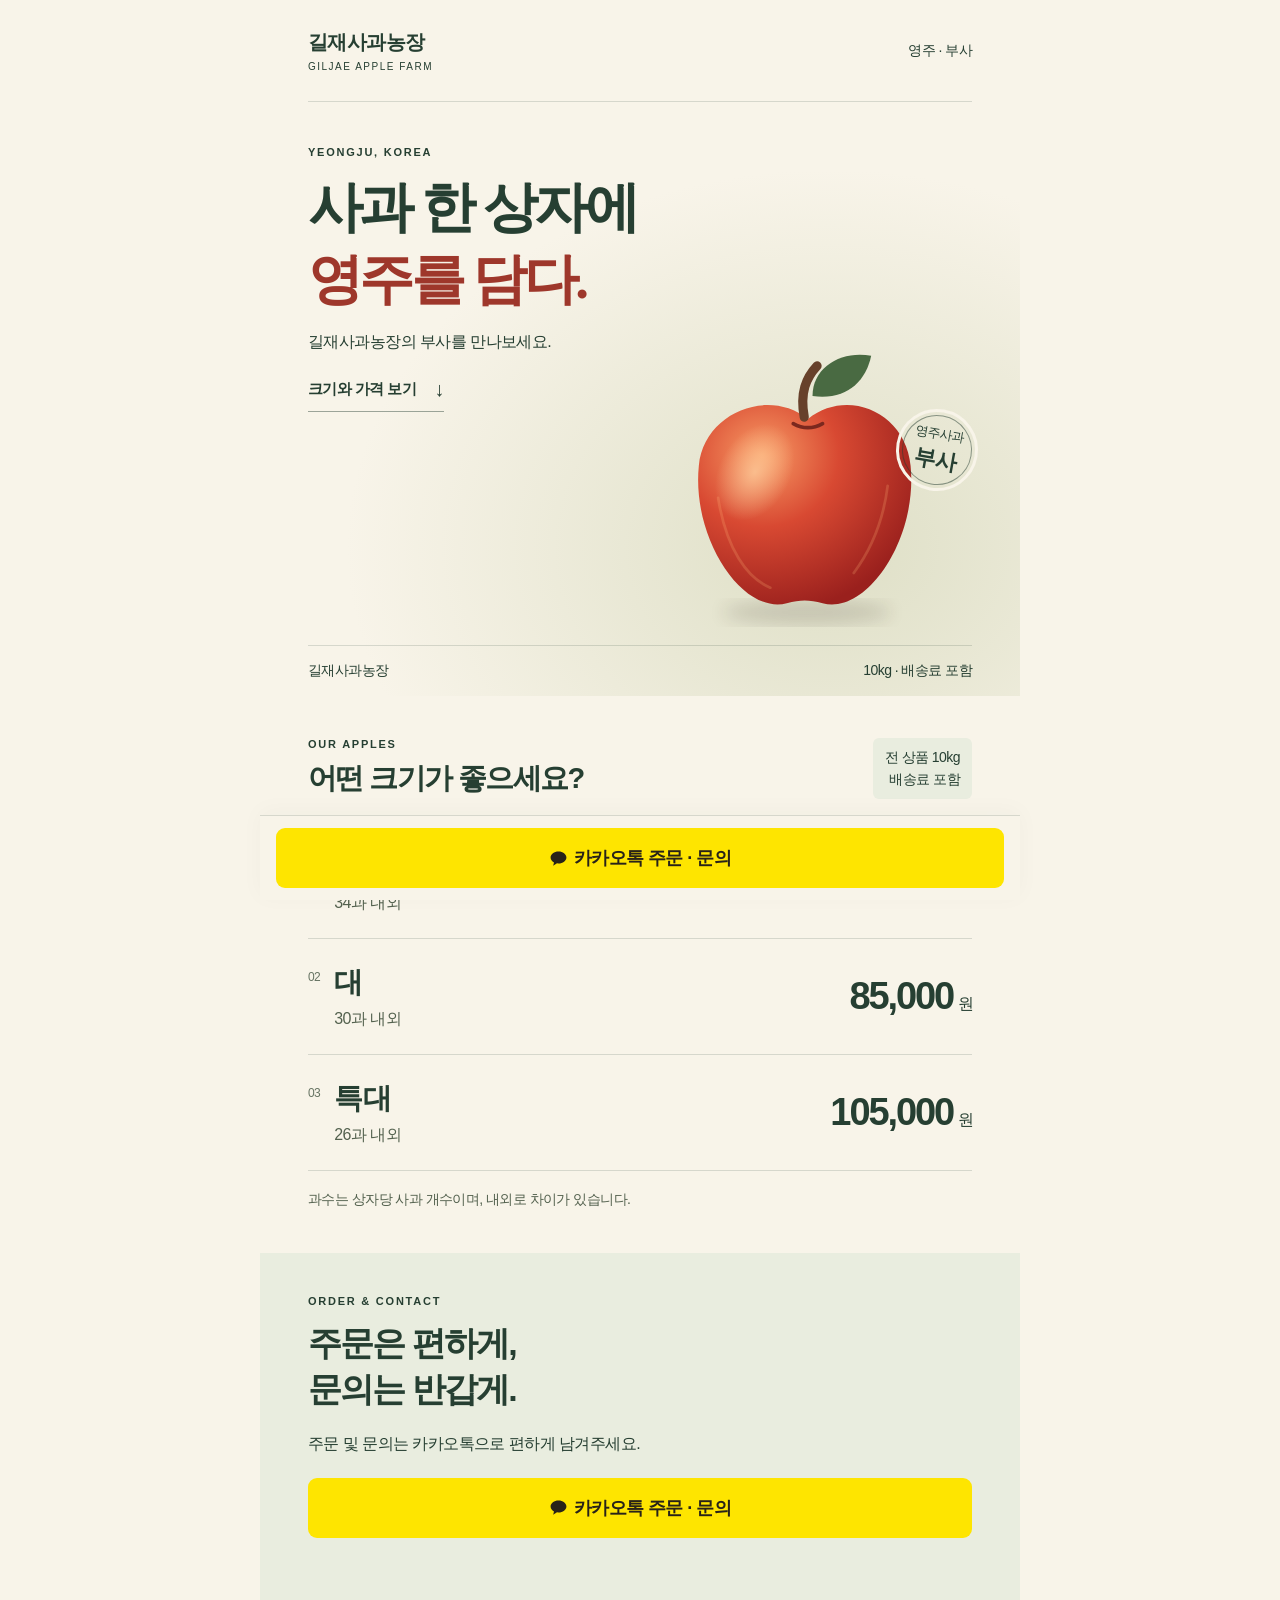
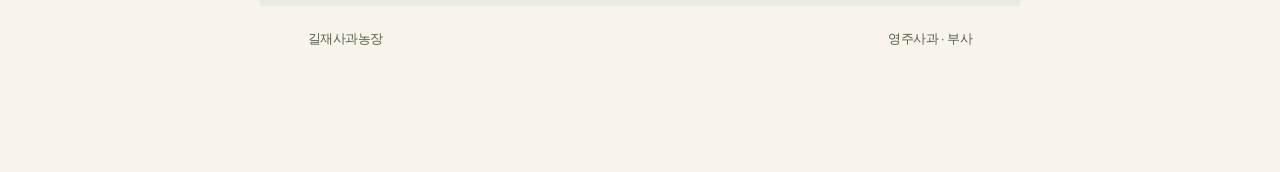
==== index.html @ 88f68e46 "Publish privacy-clean site with Kakao contact only" ====
<!doctype html>
<html lang="ko">
<head>
  <meta name="robots" content="noindex, nofollow, noarchive">
  <meta charset="utf-8">
  <meta name="viewport" content="width=device-width, initial-scale=1, viewport-fit=cover">
  <meta name="format-detection" content="telephone=no">
  <meta name="theme-color" content="#f8f4e9">
  <meta name="description" content="길재사과농장 영주 부사 사과. 10kg 한 상자, 배송료 포함. 크기와 가격을 확인하고 카카오톡으로 주문하세요.">
  <title>길재사과농장 | 영주 부사 사과 주문</title>
  <link rel="stylesheet" href="assets/styles.css">
</head>
<body class="orchard">
  <main id="page"><header class="brand"><a href="./" aria-label="길재사과농장 홈">길재사과농장<span>GILJAE APPLE FARM</span></a><span class="brand-side">영주 · 부사</span></header><section class="hero"><div class="hero-copy"><p class="eyebrow">YEONGJU, KOREA</p><h1>사과 한 상자에<br><em>영주를 담다.</em></h1><p class="hero-note">길재사과농장의 부사를 만나보세요.</p><a class="browse-link" href="#apples">크기와 가격 보기 <span aria-hidden="true">↓</span></a></div><div class="art-wrap"><svg class="apple-art" viewBox="0 0 360 330" aria-hidden="true"><defs><radialGradient id="skin" cx="30%" cy="25%" r="80%"><stop stop-color="#f89b65"/><stop offset=".45" stop-color="#d84932"/><stop offset="1" stop-color="#9a201d"/></radialGradient><radialGradient id="shine"><stop stop-color="#ffd4a3" stop-opacity=".7"/><stop offset="1" stop-color="#ffd4a3" stop-opacity="0"/></radialGradient><filter id="shadow"><feGaussianBlur stdDeviation="9"/></filter></defs><ellipse cx="180" cy="295" rx="92" ry="13" fill="#261a15" opacity=".15" filter="url(#shadow)"/><path d="M181 84c-44-35-114-6-119 51-8 80 48 163 96 150 15-4 24-4 39 0 48 13 104-70 96-150-5-57-68-86-112-51Z" fill="url(#skin)"/><path d="M177 82c-5-27 2-43 14-56" fill="none" stroke="#67412b" stroke-width="10" stroke-linecap="round"/><path d="M186 59c0-33 33-50 64-44-6 29-28 49-64 44Z" fill="#496a42"/><ellipse cx="123" cy="142" rx="39" ry="56" fill="url(#shine)" transform="rotate(28 123 142)"/><path d="M83 170c9 56 32 88 57 98M268 157c-5 40-20 72-37 95" fill="none" stroke="#ffb779" stroke-opacity=".22" stroke-width="3" stroke-linecap="round"/><path d="M165 89q16 9 32 0" fill="none" stroke="#7b281e" stroke-width="4" stroke-linecap="round"/></svg><span class="round-seal">영주사과<br><b>부사</b></span></div><div class="hero-foot"><span>길재사과농장</span><span>10kg · 배송료 포함</span></div></section><section class="catalog" id="apples" aria-labelledby="catalog-title"><div class="section-heading"><div><p class="eyebrow">OUR APPLES</p><h2 id="catalog-title">어떤 크기가 좋으세요?</h2></div><span class="shipping">전 상품 10kg<br>배송료 포함</span></div><div class="products"><article class="product"><span class="product-number">01</span><div class="product-name"><h3>중</h3><p>34과 내외</p></div><div class="price">65,000<span>원</span></div></article><article class="product"><span class="product-number">02</span><div class="product-name"><h3>대</h3><p>30과 내외</p></div><div class="price">85,000<span>원</span></div></article><article class="product"><span class="product-number">03</span><div class="product-name"><h3>특대</h3><p>26과 내외</p></div><div class="price">105,000<span>원</span></div></article></div><p class="catalog-note">과수는 상자당 사과 개수이며, 내외로 차이가 있습니다.</p></section><section class="order"><p class="eyebrow">ORDER & CONTACT</p><h2>주문은 편하게,<br>문의는 반갑게.</h2><p class="order-guide">주문 및 문의는 카카오톡으로 편하게 남겨주세요.</p><nav class="contacts" aria-label="본문 주문 연락처"><a class="kakao" href="https://open.kakao.com/o/s2FXymWi" target="_blank" rel="noopener noreferrer"><svg viewBox="0 0 24 24" aria-hidden="true"><path d="M12 3C6.5 3 2 6.4 2 10.6c0 2.6 1.7 4.9 4.3 6.3L5.3 21l4.8-2.9 1.9.1c5.5 0 10-3.4 10-7.6S17.5 3 12 3Z"/></svg> 카카오톡 주문 · 문의</a></nav></section><footer>길재사과농장<span>영주사과 · 부사</span></footer><nav class="dock" aria-label="화면 하단 주문 연락처"><a class="kakao" href="https://open.kakao.com/o/s2FXymWi" target="_blank" rel="noopener noreferrer"><svg viewBox="0 0 24 24" aria-hidden="true"><path d="M12 3C6.5 3 2 6.4 2 10.6c0 2.6 1.7 4.9 4.3 6.3L5.3 21l4.8-2.9 1.9.1c5.5 0 10-3.4 10-7.6S17.5 3 12 3Z"/></svg> 카카오톡 주문 · 문의</a></nav></main>
</body>
</html>
---- assets/styles.css ----
:root {
  color-scheme: light;
  --paper: #f8f4e9;
  --ink: #263f32;
  --accent: #9e372b;
  --line: #263f3229;
  --panel: #e9eddf;
  font-family: -apple-system, BlinkMacSystemFont, "Apple SD Gothic Neo", "Malgun Gothic", sans-serif;
  color: var(--ink);
  background: var(--paper);
  -webkit-text-size-adjust: 100%;
  scroll-padding-top: 20px;
}
* { box-sizing: border-box; }
body { margin: 0; padding-bottom: calc(100px + env(safe-area-inset-bottom, 0px)); letter-spacing: -.035em; }
a { color: inherit; touch-action: manipulation; -webkit-tap-highlight-color: transparent; }
#page { max-width: 760px; margin: auto; }
h1, h2, h3, p { margin-top: 0; }
.brand { display: flex; justify-content: space-between; align-items: center; gap: 12px; margin: 0 24px; padding: 22px 0; border-bottom: 1px solid var(--line); }
.brand a { padding: 3px 0; text-decoration: none; font-size: 20px; font-weight: 800; }
.brand a span { display: block; margin-top: 5px; font-size: 10px; letter-spacing: .15em; font-weight: 500; }
.brand-side { font-size: 14px; white-space: nowrap; }
.hero { position: relative; overflow: hidden; padding: 30px 24px 0; background: radial-gradient(ellipse at 75% 75%, #dedfc6 0, transparent 60%); }
.eyebrow { margin: 0 0 14px; font-size: 11px; letter-spacing: .16em; font-weight: 700; }
h1 { font-family: Georgia, "Batang", serif; font-size: clamp(37px, 10vw, 55px); font-weight: 600; line-height: 1.3; letter-spacing: -.065em; margin-bottom: 14px; }
h1 em { font-style: normal; color: var(--accent); }
.hero-note { font-size: 16px; line-height: 1.65; word-break: keep-all; margin-bottom: 13px; }
.browse-link { display: inline-flex; align-items: center; gap: 18px; min-height: 44px; border-bottom: 1px solid #263f3270; font-size: 15px; font-weight: 700; text-decoration: none; }
.browse-link span { font-size: 20px; }
.art-wrap { position: relative; width: min(100%, 290px); margin: -4px auto -8px; }
.apple-art { display: block; width: 100%; height: auto; }
.round-seal { position: absolute; right: -2px; top: 24%; display: flex; flex-direction: column; justify-content: center; width: 70px; height: 70px; border: 1px solid #263f3280; outline: 3px solid var(--paper); outline-offset: 3px; border-radius: 50%; text-align: center; font-size: 13px; line-height: 1.5; transform: rotate(10deg); }
.round-seal b { font-family: serif; font-size: 22px; }
.hero-foot { display: flex; align-items: center; justify-content: space-between; gap: 12px; padding: 16px 0; font-size: 14px; border-top: 1px solid var(--line); }
.catalog { padding: 34px 24px; }
.section-heading { display: flex; flex-wrap: wrap; align-items: center; justify-content: space-between; gap: 16px; margin-bottom: 23px; }
.section-heading .eyebrow { margin-bottom: 8px; }
h2 { font-size: clamp(23px, 6vw, 29px); line-height: 1.4; letter-spacing: -.055em; margin-bottom: 0; word-break: keep-all; }
.shipping { font-size: 14px; line-height: 1.6; padding: 8px 12px; background: #e9eddf; border-radius: 6px; }
.product { display: flex; align-items: center; gap: 14px; padding: 24px 0; border-top: 1px solid var(--line); }
.product:last-child { border-bottom: 1px solid var(--line); }
.product-number { font-size: 12px; align-self: flex-start; padding-top: 7px; color: #667362; }
h3 { font-size: 29px; margin: 0 0 6px; }
.product-name p { font-size: 16px; margin: 0; color: #53614e; white-space: nowrap; }
.price { margin-left: auto; font-size: clamp(29px, 8vw, 38px); letter-spacing: -.055em; font-weight: 750; font-variant-numeric: tabular-nums; white-space: nowrap; }
.price span { font-size: 16px; margin-left: 5px; font-weight: 400; }
.catalog-note { font-size: 14px; line-height: 1.75; margin: 16px 0 0; color: #53614e; word-break: keep-all; }
.order { padding: 34px 24px; background: var(--panel); }
.order h2 { margin-bottom: 17px; font-size: 34px; line-height: 1.35; }
.order-guide { font-size: 16px; line-height: 1.75; word-break: keep-all; margin-bottom: 18px; }
.phone-number { display: inline-block; min-height: 44px; font-size: clamp(27px, 7.5vw, 32px); font-weight: 700; text-decoration: none; letter-spacing: -.03em; }
.contacts, .dock { display: grid; grid-template-columns: repeat(3, minmax(0, 1fr)); gap: 8px; }
.contacts { margin: 20px 0 26px; }
.contacts a, .dock a { display: flex; align-items: center; justify-content: center; gap: 6px; min-height: 60px; padding: 12px 4px; text-decoration: none; font-size: 18px; font-weight: 700; border-radius: 9px; white-space: nowrap; }
.contacts svg, .dock svg { width: 19px; height: 19px; flex-shrink: 0; fill: none; stroke: currentColor; stroke-width: 1.7; stroke-linecap: round; stroke-linejoin: round; }
.kakao svg { fill: currentColor; stroke: none; }
.call { background: var(--accent); color: #fff9ee; }
.sms { background: var(--ink); color: var(--paper); }
.kakao { background: #fee500; color: #282319; }
.bank { padding-top: 24px; margin-top: 26px; border-top: 1px solid var(--line); }
.bank-label { display: block; font-size: 14px; margin-bottom: 13px; color: #53614e; }
.bank strong { font-size: 17px; }
.bank p { font-size: 25px; letter-spacing: -.02em; margin: 10px 0; font-variant-numeric: tabular-nums; }
.bank small { font-size: 14px; line-height: 1.75; color: #53614e; }
footer { display: flex; justify-content: space-between; gap: 12px; padding: 24px; font-size: 13px; color: #53614e; }
.dock { position: fixed; bottom: 0; left: 50%; transform: translateX(-50%); width: 100%; max-width: 760px; z-index: 9; background: var(--paper); border-top: 1px solid var(--line); box-shadow: 0 -4px 22px #263f3208; padding: 12px 16px calc(12px + env(safe-area-inset-bottom, 0px)); }
a:focus-visible { outline: 3px solid #285dcc; outline-offset: 4px; }
a:active { filter: brightness(.9); }
@media (min-width: 600px) {
  .brand { margin-left: 48px; margin-right: 48px; padding: 26px 0; }
  .hero, .catalog, .order { padding-left: 48px; padding-right: 48px; }
  .hero { padding-top: 44px; }
  .hero-copy { position: relative; z-index: 1; }
  .art-wrap { width: 330px; margin: -70px 0 0 auto; }
  .round-seal { right: 0; }
  .catalog, .order { padding-top: 42px; padding-bottom: 42px; }
  .shipping { text-align: right; }
  footer { padding-left: 48px; padding-right: 48px; }
}
@media (max-width: 360px) {
  .brand { margin: 0 18px; }
  .brand a { font-size: 18px; }
  .brand-side { font-size: 13px; }
  .hero, .catalog, .order { padding-left: 18px; padding-right: 18px; }
  .art-wrap { width: 250px; margin-top: 0; }
  .product { gap: 10px; }
  .product-number { display: none; }
  .contacts, .dock { gap: 6px; }
  .contacts a, .dock a { font-size: 17px; gap: 4px; }
  .contacts svg, .dock svg { width: 17px; height: 17px; }
  .dock { padding-right: 10px; padding-left: 10px; }
}

/* One contact channel across all screen sizes. */
.contacts, .dock { grid-template-columns: minmax(0, 1fr); }
.contacts a, .dock a { min-height: 60px; font-size: 18px; }
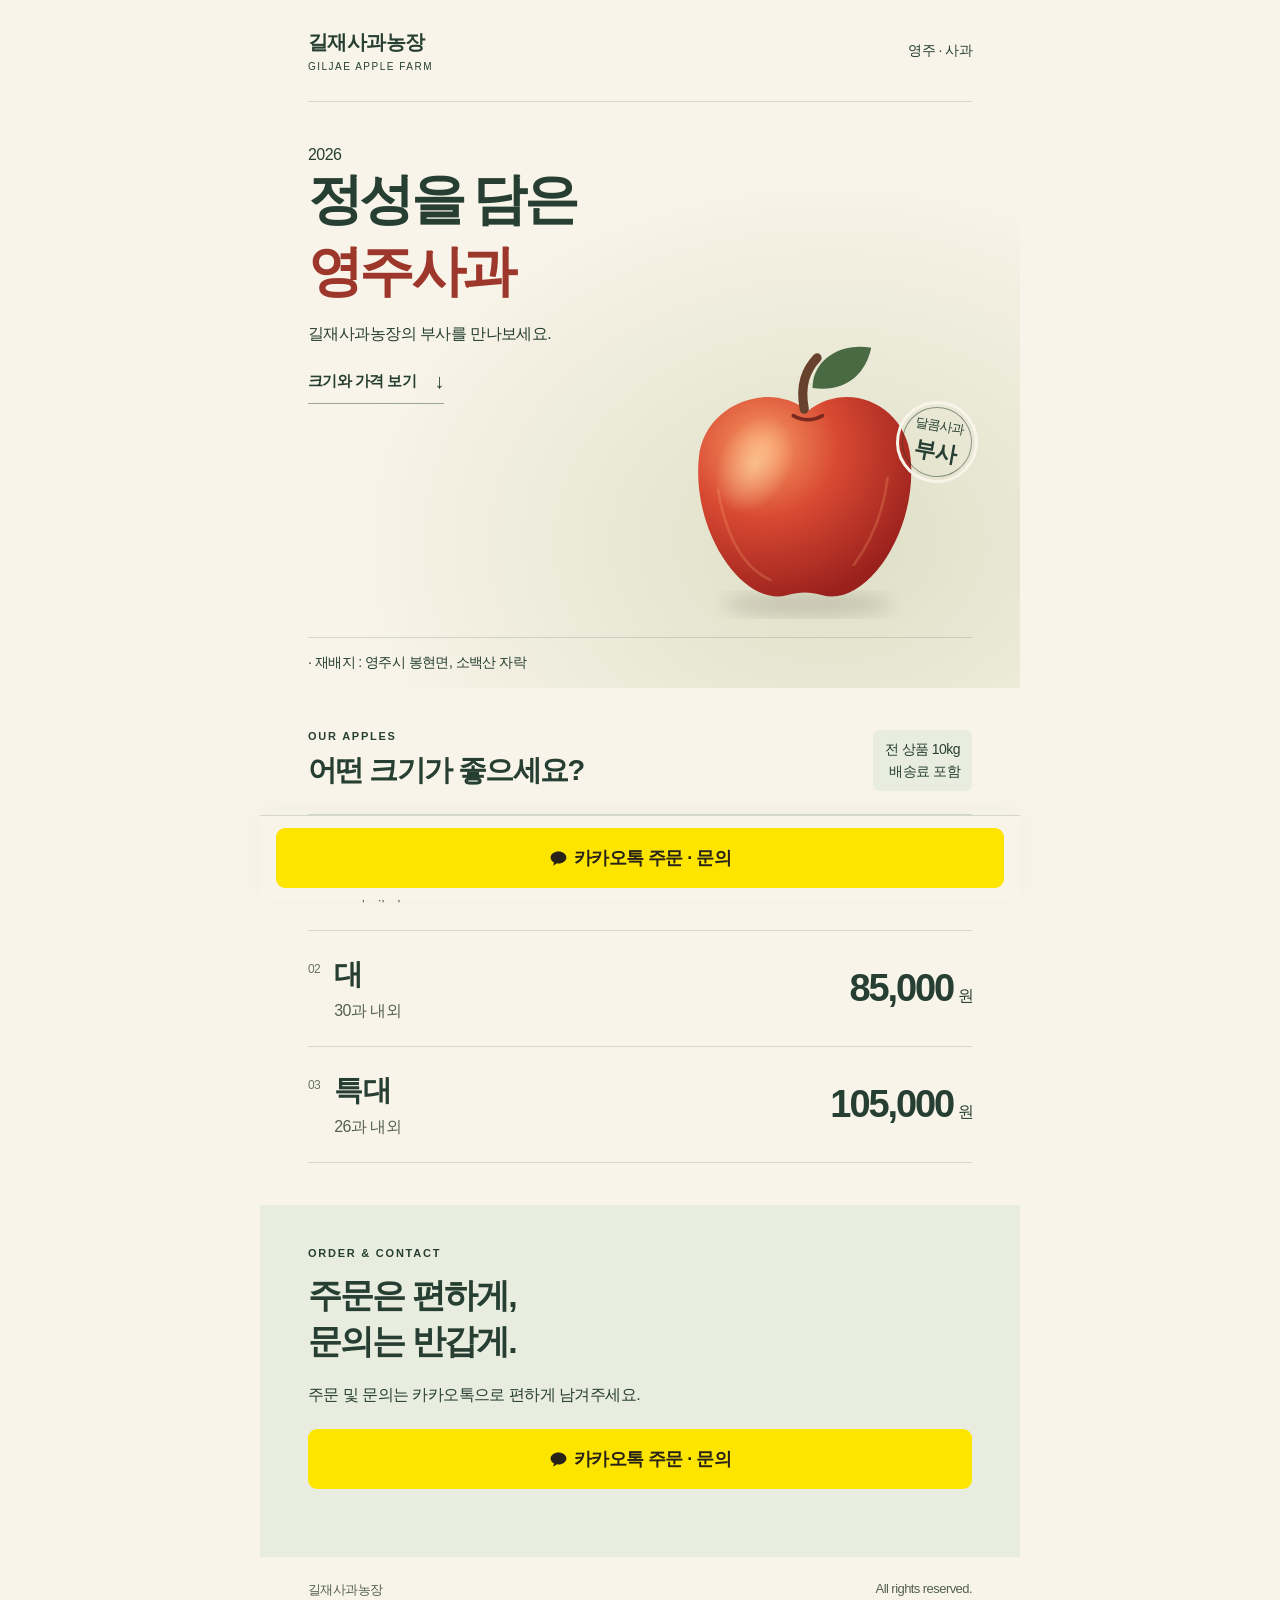
==== commit 80e80514: "Update farm introduction and 2026 homepage copy" ====
--- a/index.html
+++ b/index.html
@@ -11,6 +11,6 @@
   <link rel="stylesheet" href="assets/styles.css">
 </head>
 <body class="orchard">
-  <main id="page"><header class="brand"><a href="./" aria-label="길재사과농장 홈">길재사과농장<span>GILJAE APPLE FARM</span></a><span class="brand-side">영주 · 부사</span></header><section class="hero"><div class="hero-copy"><p class="eyebrow">YEONGJU, KOREA</p><h1>사과 한 상자에<br><em>영주를 담다.</em></h1><p class="hero-note">길재사과농장의 부사를 만나보세요.</p><a class="browse-link" href="#apples">크기와 가격 보기 <span aria-hidden="true">↓</span></a></div><div class="art-wrap"><svg class="apple-art" viewBox="0 0 360 330" aria-hidden="true"><defs><radialGradient id="skin" cx="30%" cy="25%" r="80%"><stop stop-color="#f89b65"/><stop offset=".45" stop-color="#d84932"/><stop offset="1" stop-color="#9a201d"/></radialGradient><radialGradient id="shine"><stop stop-color="#ffd4a3" stop-opacity=".7"/><stop offset="1" stop-color="#ffd4a3" stop-opacity="0"/></radialGradient><filter id="shadow"><feGaussianBlur stdDeviation="9"/></filter></defs><ellipse cx="180" cy="295" rx="92" ry="13" fill="#261a15" opacity=".15" filter="url(#shadow)"/><path d="M181 84c-44-35-114-6-119 51-8 80 48 163 96 150 15-4 24-4 39 0 48 13 104-70 96-150-5-57-68-86-112-51Z" fill="url(#skin)"/><path d="M177 82c-5-27 2-43 14-56" fill="none" stroke="#67412b" stroke-width="10" stroke-linecap="round"/><path d="M186 59c0-33 33-50 64-44-6 29-28 49-64 44Z" fill="#496a42"/><ellipse cx="123" cy="142" rx="39" ry="56" fill="url(#shine)" transform="rotate(28 123 142)"/><path d="M83 170c9 56 32 88 57 98M268 157c-5 40-20 72-37 95" fill="none" stroke="#ffb779" stroke-opacity=".22" stroke-width="3" stroke-linecap="round"/><path d="M165 89q16 9 32 0" fill="none" stroke="#7b281e" stroke-width="4" stroke-linecap="round"/></svg><span class="round-seal">영주사과<br><b>부사</b></span></div><div class="hero-foot"><span>길재사과농장</span><span>10kg · 배송료 포함</span></div></section><section class="catalog" id="apples" aria-labelledby="catalog-title"><div class="section-heading"><div><p class="eyebrow">OUR APPLES</p><h2 id="catalog-title">어떤 크기가 좋으세요?</h2></div><span class="shipping">전 상품 10kg<br>배송료 포함</span></div><div class="products"><article class="product"><span class="product-number">01</span><div class="product-name"><h3>중</h3><p>34과 내외</p></div><div class="price">65,000<span>원</span></div></article><article class="product"><span class="product-number">02</span><div class="product-name"><h3>대</h3><p>30과 내외</p></div><div class="price">85,000<span>원</span></div></article><article class="product"><span class="product-number">03</span><div class="product-name"><h3>특대</h3><p>26과 내외</p></div><div class="price">105,000<span>원</span></div></article></div><p class="catalog-note">과수는 상자당 사과 개수이며, 내외로 차이가 있습니다.</p></section><section class="order"><p class="eyebrow">ORDER & CONTACT</p><h2>주문은 편하게,<br>문의는 반갑게.</h2><p class="order-guide">주문 및 문의는 카카오톡으로 편하게 남겨주세요.</p><nav class="contacts" aria-label="본문 주문 연락처"><a class="kakao" href="https://open.kakao.com/o/s2FXymWi" target="_blank" rel="noopener noreferrer"><svg viewBox="0 0 24 24" aria-hidden="true"><path d="M12 3C6.5 3 2 6.4 2 10.6c0 2.6 1.7 4.9 4.3 6.3L5.3 21l4.8-2.9 1.9.1c5.5 0 10-3.4 10-7.6S17.5 3 12 3Z"/></svg> 카카오톡 주문 · 문의</a></nav></section><footer>길재사과농장<span>영주사과 · 부사</span></footer><nav class="dock" aria-label="화면 하단 주문 연락처"><a class="kakao" href="https://open.kakao.com/o/s2FXymWi" target="_blank" rel="noopener noreferrer"><svg viewBox="0 0 24 24" aria-hidden="true"><path d="M12 3C6.5 3 2 6.4 2 10.6c0 2.6 1.7 4.9 4.3 6.3L5.3 21l4.8-2.9 1.9.1c5.5 0 10-3.4 10-7.6S17.5 3 12 3Z"/></svg> 카카오톡 주문 · 문의</a></nav></main>
+  <main id="page"><header class="brand"><a href="./" aria-label="길재사과농장 홈">길재사과농장<span>GILJAE APPLE FARM</span></a><span class="brand-side">영주 · 사과</span></header><section class="hero"><div class="hero-copy">2026<h1>정성을 담은<br><em>영주사과</em></h1><p class="hero-note">길재사과농장의 부사를 만나보세요.</p><a class="browse-link" href="#apples">크기와 가격 보기 <span aria-hidden="true">↓</span></a></div><div class="art-wrap"><svg class="apple-art" viewBox="0 0 360 330" aria-hidden="true"><defs><radialGradient id="skin" cx="30%" cy="25%" r="80%"><stop stop-color="#f89b65"/><stop offset=".45" stop-color="#d84932"/><stop offset="1" stop-color="#9a201d"/></radialGradient><radialGradient id="shine"><stop stop-color="#ffd4a3" stop-opacity=".7"/><stop offset="1" stop-color="#ffd4a3" stop-opacity="0"/></radialGradient><filter id="shadow"><feGaussianBlur stdDeviation="9"/></filter></defs><ellipse cx="180" cy="295" rx="92" ry="13" fill="#261a15" opacity=".15" filter="url(#shadow)"/><path d="M181 84c-44-35-114-6-119 51-8 80 48 163 96 150 15-4 24-4 39 0 48 13 104-70 96-150-5-57-68-86-112-51Z" fill="url(#skin)"/><path d="M177 82c-5-27 2-43 14-56" fill="none" stroke="#67412b" stroke-width="10" stroke-linecap="round"/><path d="M186 59c0-33 33-50 64-44-6 29-28 49-64 44Z" fill="#496a42"/><ellipse cx="123" cy="142" rx="39" ry="56" fill="url(#shine)" transform="rotate(28 123 142)"/><path d="M83 170c9 56 32 88 57 98M268 157c-5 40-20 72-37 95" fill="none" stroke="#ffb779" stroke-opacity=".22" stroke-width="3" stroke-linecap="round"/><path d="M165 89q16 9 32 0" fill="none" stroke="#7b281e" stroke-width="4" stroke-linecap="round"/></svg><span class="round-seal">달콤사과<br><b>부사</b></span></div><div class="hero-foot"><span>· 재배지 : 영주시 봉현면, 소백산 자락</span></div></section><section class="catalog" id="apples" aria-labelledby="catalog-title"><div class="section-heading"><div><p class="eyebrow">OUR APPLES</p><h2 id="catalog-title">어떤 크기가 좋으세요?</h2></div><span class="shipping">전 상품 10kg<br>배송료 포함</span></div><div class="products"><article class="product"><span class="product-number">01</span><div class="product-name"><h3>중</h3><p>34과 내외</p></div><div class="price">65,000<span>원</span></div></article><article class="product"><span class="product-number">02</span><div class="product-name"><h3>대</h3><p>30과 내외</p></div><div class="price">85,000<span>원</span></div></article><article class="product"><span class="product-number">03</span><div class="product-name"><h3>특대</h3><p>26과 내외</p></div><div class="price">105,000<span>원</span></div></article></div></section><section class="order"><p class="eyebrow">ORDER & CONTACT</p><h2>주문은 편하게,<br>문의는 반갑게.</h2><p class="order-guide">주문 및 문의는 카카오톡으로 편하게 남겨주세요.</p><nav class="contacts" aria-label="본문 주문 연락처"><a class="kakao" href="https://open.kakao.com/o/s2FXymWi" target="_blank" rel="noopener noreferrer"><svg viewBox="0 0 24 24" aria-hidden="true"><path d="M12 3C6.5 3 2 6.4 2 10.6c0 2.6 1.7 4.9 4.3 6.3L5.3 21l4.8-2.9 1.9.1c5.5 0 10-3.4 10-7.6S17.5 3 12 3Z"/></svg> 카카오톡 주문 · 문의</a></nav></section><footer>길재사과농장<span>All rights reserved.</span></footer><nav class="dock" aria-label="화면 하단 주문 연락처"><a class="kakao" href="https://open.kakao.com/o/s2FXymWi" target="_blank" rel="noopener noreferrer"><svg viewBox="0 0 24 24" aria-hidden="true"><path d="M12 3C6.5 3 2 6.4 2 10.6c0 2.6 1.7 4.9 4.3 6.3L5.3 21l4.8-2.9 1.9.1c5.5 0 10-3.4 10-7.6S17.5 3 12 3Z"/></svg> 카카오톡 주문 · 문의</a></nav></main>
 </body>
 </html>
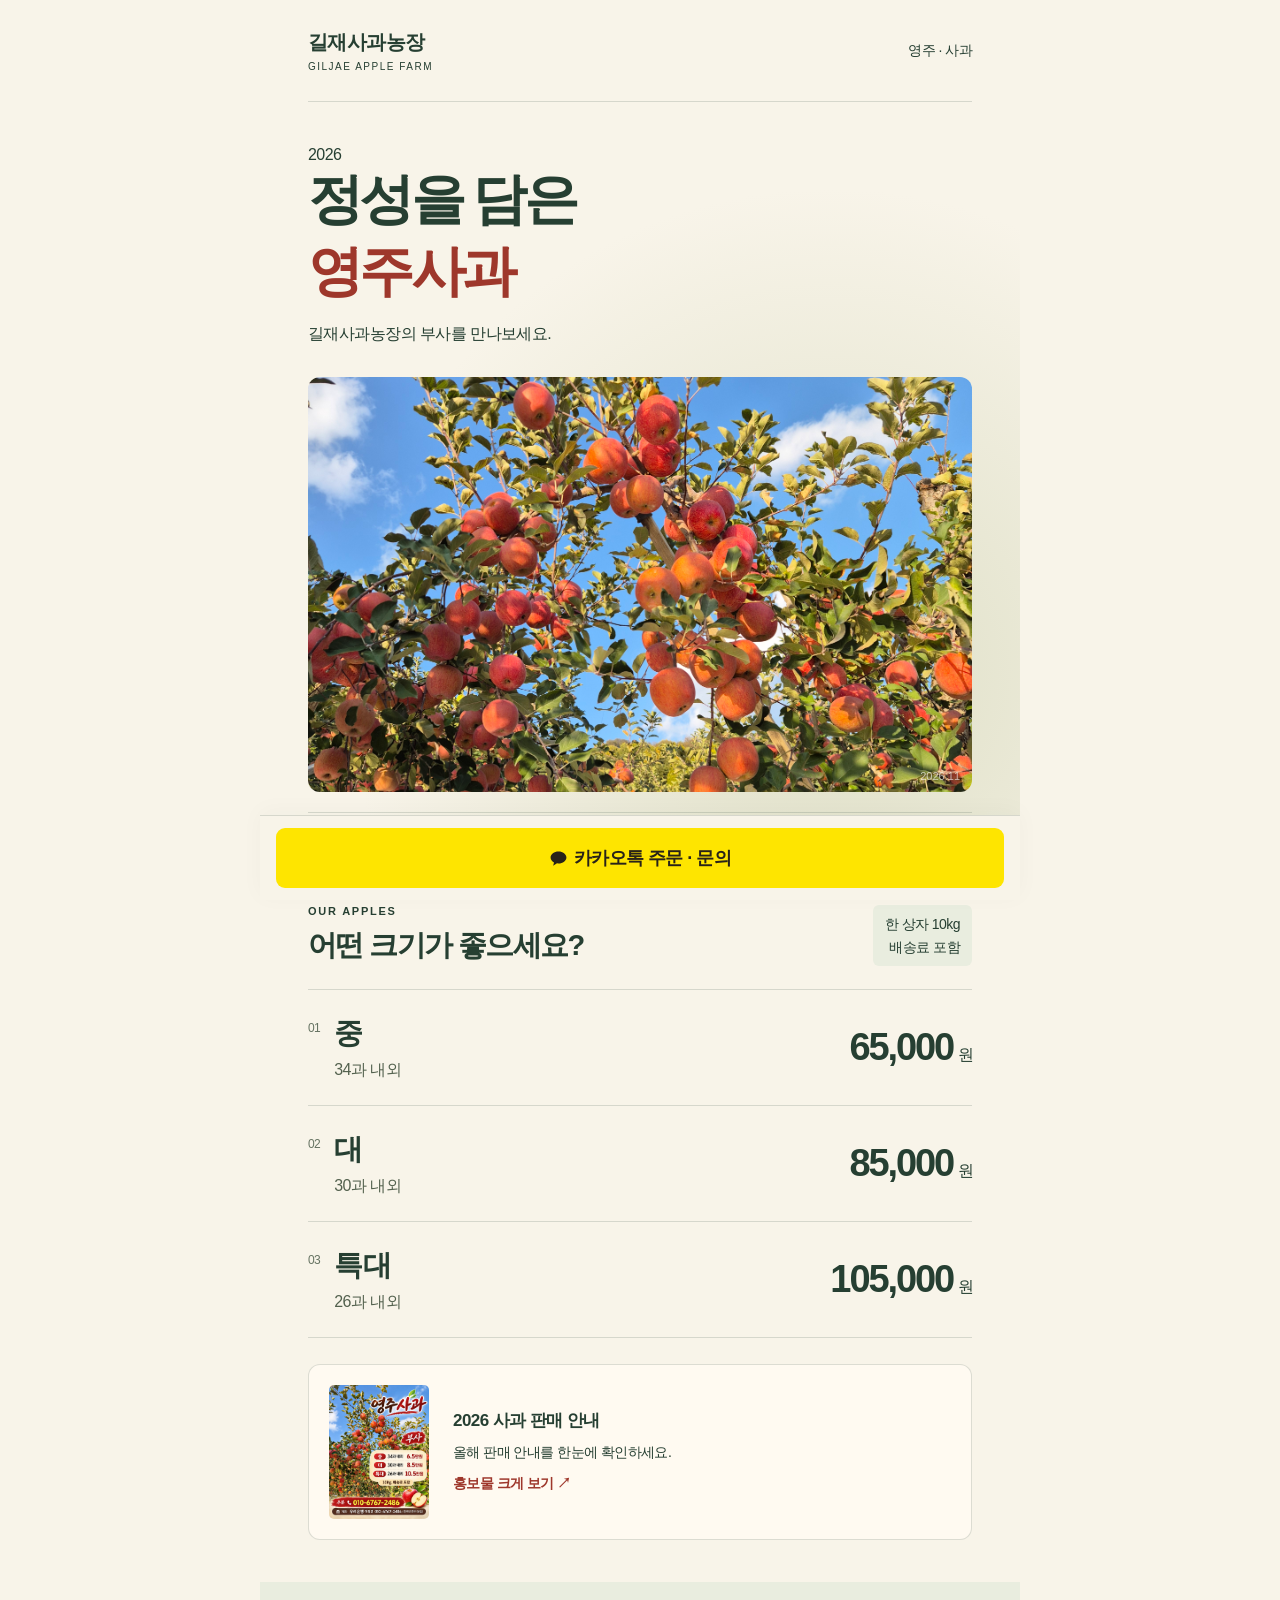
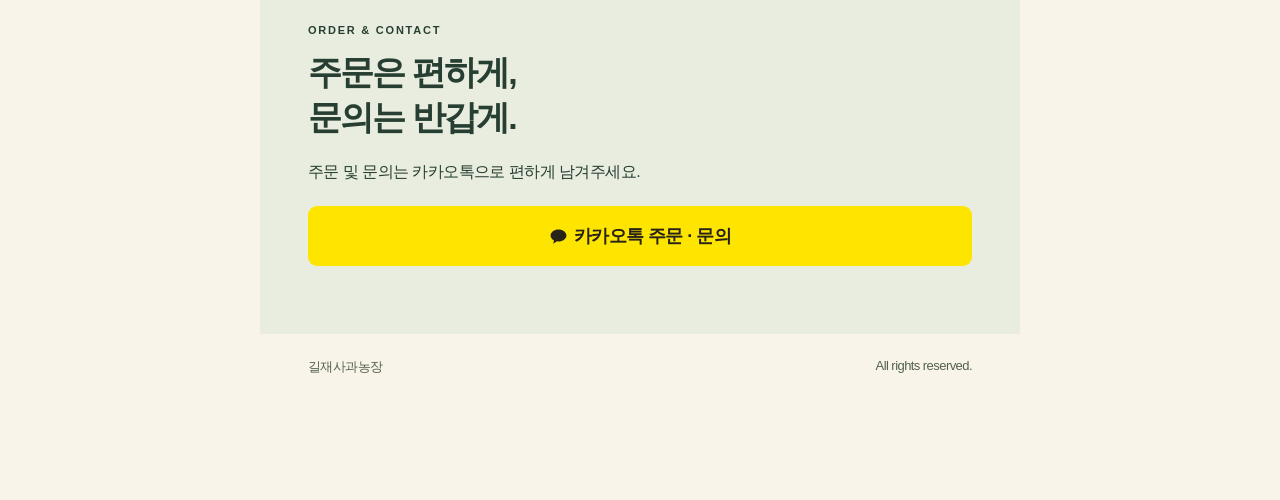
==== commit 3e44711f: "Add orchard photo and expandable 2026 sales flyer" ====
--- a/index.html
+++ b/index.html
@@ -11,6 +11,17 @@
   <link rel="stylesheet" href="assets/styles.css">
 </head>
 <body class="orchard">
-  <main id="page"><header class="brand"><a href="./" aria-label="길재사과농장 홈">길재사과농장<span>GILJAE APPLE FARM</span></a><span class="brand-side">영주 · 사과</span></header><section class="hero"><div class="hero-copy">2026<h1>정성을 담은<br><em>영주사과</em></h1><p class="hero-note">길재사과농장의 부사를 만나보세요.</p><a class="browse-link" href="#apples">크기와 가격 보기 <span aria-hidden="true">↓</span></a></div><div class="art-wrap"><svg class="apple-art" viewBox="0 0 360 330" aria-hidden="true"><defs><radialGradient id="skin" cx="30%" cy="25%" r="80%"><stop stop-color="#f89b65"/><stop offset=".45" stop-color="#d84932"/><stop offset="1" stop-color="#9a201d"/></radialGradient><radialGradient id="shine"><stop stop-color="#ffd4a3" stop-opacity=".7"/><stop offset="1" stop-color="#ffd4a3" stop-opacity="0"/></radialGradient><filter id="shadow"><feGaussianBlur stdDeviation="9"/></filter></defs><ellipse cx="180" cy="295" rx="92" ry="13" fill="#261a15" opacity=".15" filter="url(#shadow)"/><path d="M181 84c-44-35-114-6-119 51-8 80 48 163 96 150 15-4 24-4 39 0 48 13 104-70 96-150-5-57-68-86-112-51Z" fill="url(#skin)"/><path d="M177 82c-5-27 2-43 14-56" fill="none" stroke="#67412b" stroke-width="10" stroke-linecap="round"/><path d="M186 59c0-33 33-50 64-44-6 29-28 49-64 44Z" fill="#496a42"/><ellipse cx="123" cy="142" rx="39" ry="56" fill="url(#shine)" transform="rotate(28 123 142)"/><path d="M83 170c9 56 32 88 57 98M268 157c-5 40-20 72-37 95" fill="none" stroke="#ffb779" stroke-opacity=".22" stroke-width="3" stroke-linecap="round"/><path d="M165 89q16 9 32 0" fill="none" stroke="#7b281e" stroke-width="4" stroke-linecap="round"/></svg><span class="round-seal">달콤사과<br><b>부사</b></span></div><div class="hero-foot"><span>· 재배지 : 영주시 봉현면, 소백산 자락</span></div></section><section class="catalog" id="apples" aria-labelledby="catalog-title"><div class="section-heading"><div><p class="eyebrow">OUR APPLES</p><h2 id="catalog-title">어떤 크기가 좋으세요?</h2></div><span class="shipping">전 상품 10kg<br>배송료 포함</span></div><div class="products"><article class="product"><span class="product-number">01</span><div class="product-name"><h3>중</h3><p>34과 내외</p></div><div class="price">65,000<span>원</span></div></article><article class="product"><span class="product-number">02</span><div class="product-name"><h3>대</h3><p>30과 내외</p></div><div class="price">85,000<span>원</span></div></article><article class="product"><span class="product-number">03</span><div class="product-name"><h3>특대</h3><p>26과 내외</p></div><div class="price">105,000<span>원</span></div></article></div></section><section class="order"><p class="eyebrow">ORDER & CONTACT</p><h2>주문은 편하게,<br>문의는 반갑게.</h2><p class="order-guide">주문 및 문의는 카카오톡으로 편하게 남겨주세요.</p><nav class="contacts" aria-label="본문 주문 연락처"><a class="kakao" href="https://open.kakao.com/o/s2FXymWi" target="_blank" rel="noopener noreferrer"><svg viewBox="0 0 24 24" aria-hidden="true"><path d="M12 3C6.5 3 2 6.4 2 10.6c0 2.6 1.7 4.9 4.3 6.3L5.3 21l4.8-2.9 1.9.1c5.5 0 10-3.4 10-7.6S17.5 3 12 3Z"/></svg> 카카오톡 주문 · 문의</a></nav></section><footer>길재사과농장<span>All rights reserved.</span></footer><nav class="dock" aria-label="화면 하단 주문 연락처"><a class="kakao" href="https://open.kakao.com/o/s2FXymWi" target="_blank" rel="noopener noreferrer"><svg viewBox="0 0 24 24" aria-hidden="true"><path d="M12 3C6.5 3 2 6.4 2 10.6c0 2.6 1.7 4.9 4.3 6.3L5.3 21l4.8-2.9 1.9.1c5.5 0 10-3.4 10-7.6S17.5 3 12 3Z"/></svg> 카카오톡 주문 · 문의</a></nav></main>
+  <main id="page"><header class="brand"><a href="./" aria-label="길재사과농장 홈">길재사과농장<span>GILJAE APPLE FARM</span></a><span class="brand-side">영주 · 사과</span></header><section class="hero"><div class="hero-copy">2026<h1>정성을 담은<br><em>영주사과</em></h1><p class="hero-note">길재사과농장의 부사를 만나보세요.</p></div><div class="hero-photo"><img src="Image/farm1.jpg" alt="푸른 하늘 아래 붉은 사과가 열린 길재사과농장" fetchpriority="high" decoding="async"><span class="hero-photo-date">2026.11</span></div><div class="hero-foot"><span>· 재배지 : 영주시 봉현면, 소백산 자락</span></div></section><section class="catalog" id="apples" aria-labelledby="catalog-title"><div class="section-heading"><div><p class="eyebrow">OUR APPLES</p><h2 id="catalog-title">어떤 크기가 좋으세요?</h2></div><span class="shipping">한 상자 10kg<br>배송료 포함</span></div><div class="products"><article class="product"><span class="product-number">01</span><div class="product-name"><h3>중</h3><p>34과 내외</p></div><div class="price">65,000<span>원</span></div></article><article class="product"><span class="product-number">02</span><div class="product-name"><h3>대</h3><p>30과 내외</p></div><div class="price">85,000<span>원</span></div></article><article class="product"><span class="product-number">03</span><div class="product-name"><h3>특대</h3><p>26과 내외</p></div><div class="price">105,000<span>원</span></div></article></div>
+<a class="sale-preview" href="Image/2026_fuji.jpg" aria-haspopup="dialog" aria-controls="sale-dialog">
+  <img src="Image/2026_fuji.jpg" alt="2026년 영주 부사 판매 안내 홍보물" width="1086" height="1448" loading="lazy" decoding="async">
+  <span class="sale-preview-copy"><strong>2026 사과 판매 안내</strong><span>올해 판매 안내를 한눈에 확인하세요.</span><span class="sale-preview-action">홍보물 크게 보기 <span aria-hidden="true">↗</span></span></span>
+</a>
+</section><section class="order"><p class="eyebrow">ORDER & CONTACT</p><h2>주문은 편하게,<br>문의는 반갑게.</h2><p class="order-guide">주문 및 문의는 카카오톡으로 편하게 남겨주세요.</p><nav class="contacts" aria-label="본문 주문 연락처"><a class="kakao" href="https://open.kakao.com/o/s2FXymWi" target="_blank" rel="noopener noreferrer"><svg viewBox="0 0 24 24" aria-hidden="true"><path d="M12 3C6.5 3 2 6.4 2 10.6c0 2.6 1.7 4.9 4.3 6.3L5.3 21l4.8-2.9 1.9.1c5.5 0 10-3.4 10-7.6S17.5 3 12 3Z"/></svg> 카카오톡 주문 · 문의</a></nav></section><footer>길재사과농장<span>All rights reserved.</span></footer><nav class="dock" aria-label="화면 하단 주문 연락처"><a class="kakao" href="https://open.kakao.com/o/s2FXymWi" target="_blank" rel="noopener noreferrer"><svg viewBox="0 0 24 24" aria-hidden="true"><path d="M12 3C6.5 3 2 6.4 2 10.6c0 2.6 1.7 4.9 4.3 6.3L5.3 21l4.8-2.9 1.9.1c5.5 0 10-3.4 10-7.6S17.5 3 12 3Z"/></svg> 카카오톡 주문 · 문의</a></nav></main>
+<dialog id="sale-dialog" class="sale-dialog" aria-labelledby="sale-dialog-title">
+  <div class="sale-dialog-header"><h2 id="sale-dialog-title">2026 사과 판매 안내</h2><button class="sale-dialog-close" type="button" autofocus>닫기 <span aria-hidden="true">×</span></button></div>
+  <div class="sale-dialog-content"><img src="Image/2026_fuji.jpg" alt="2026 영주 부사 판매 안내. 10kg 배송료 포함, 중 34과 내외 6만 5천 원, 대 30과 내외 8만 5천 원, 특대 26과 내외 10만 5천 원. 전화 주문 010-6767-2486. 우리은행 이정건, 계좌번호는 전화번호와 동일." width="1086" height="1448"></div>
+  <a class="sale-original" href="Image/2026_fuji.jpg" target="_blank" rel="noopener">원본 이미지 열기 ↗</a>
+</dialog>
+<script src="assets/sale-preview.js" defer></script>
 </body>
 </html>
--- a/assets/styles.css
+++ b/assets/styles.css
@@ -94,3 +94,35 @@
 /* One contact channel across all screen sizes. */
 .contacts, .dock { grid-template-columns: minmax(0, 1fr); }
 .contacts a, .dock a { min-height: 60px; font-size: 18px; }
+
+.hero-photo { position: relative; margin: 26px 0 20px; overflow: hidden; border-radius: 12px; }
+.hero-photo-date { position: absolute; right: 12px; bottom: 10px; color: rgb(255 255 255 / 65%); font-size: 11px; font-weight: 400; letter-spacing: 0; text-shadow: 0 1px 3px #0006; }
+.hero-photo img { display: block; width: 100%; aspect-ratio: 4 / 3; object-fit: cover; object-position: center 38%; }
+.sale-preview { display: flex; align-items: center; gap: 18px; margin-top: 26px; padding: 16px; border: 1px solid var(--line); border-radius: 12px; text-decoration: none; background: #fffaf1; }
+.sale-preview > img { display: block; width: 86px; height: auto; flex-shrink: 0; border-radius: 5px; }
+.sale-preview-copy { display: grid; gap: 9px; min-width: 0; }
+.sale-preview-copy strong { font-size: 17px; }
+.sale-preview-copy > span { font-size: 14px; line-height: 1.6; word-break: keep-all; }
+.sale-preview-copy .sale-preview-action { color: var(--accent); font-weight: 700; }
+.sale-preview:hover { border-color: var(--accent); }
+.sale-dialog-open { overflow: hidden; }
+.sale-dialog { width: min(900px, calc(100% - 24px)); max-width: none; max-height: calc(100dvh - 24px); padding: 0; border: 0; border-radius: 12px; color: var(--ink); background: var(--paper); overscroll-behavior: contain; }
+.sale-dialog::backdrop { background: #102219bf; }
+.sale-dialog-header { position: sticky; top: 0; display: flex; justify-content: space-between; align-items: center; gap: 12px; padding: 12px 16px; background: var(--paper); border-bottom: 1px solid var(--line); }
+.sale-dialog-header h2 { font-size: 17px; }
+.sale-dialog-close { display: flex; align-items: center; justify-content: center; gap: 8px; min-height: 44px; padding: 8px 12px; border: 1px solid var(--line); border-radius: 6px; background: var(--paper); color: var(--ink); font: inherit; font-size: 15px; cursor: pointer; flex-shrink: 0; }
+.sale-dialog-close span { font-size: 24px; line-height: 1; }
+.sale-dialog-close:focus-visible { outline: 3px solid #285dcc; outline-offset: 2px; }
+.sale-dialog-content img { display: block; width: 100%; height: auto; }
+.sale-original { display: flex; justify-content: center; align-items: center; min-height: 52px; font-size: 15px; font-weight: 700; }
+@media (min-width: 600px) {
+  .hero-photo { margin-top: 30px; }
+  .hero-photo img { aspect-ratio: 16 / 10; }
+  .sale-preview { gap: 24px; padding: 20px; }
+  .sale-preview > img { width: 100px; }
+}
+@media (max-width: 360px) {
+  .sale-preview { gap: 12px; padding: 12px; }
+  .sale-preview > img { width: 70px; }
+  .sale-preview-copy strong { font-size: 16px; }
+}
